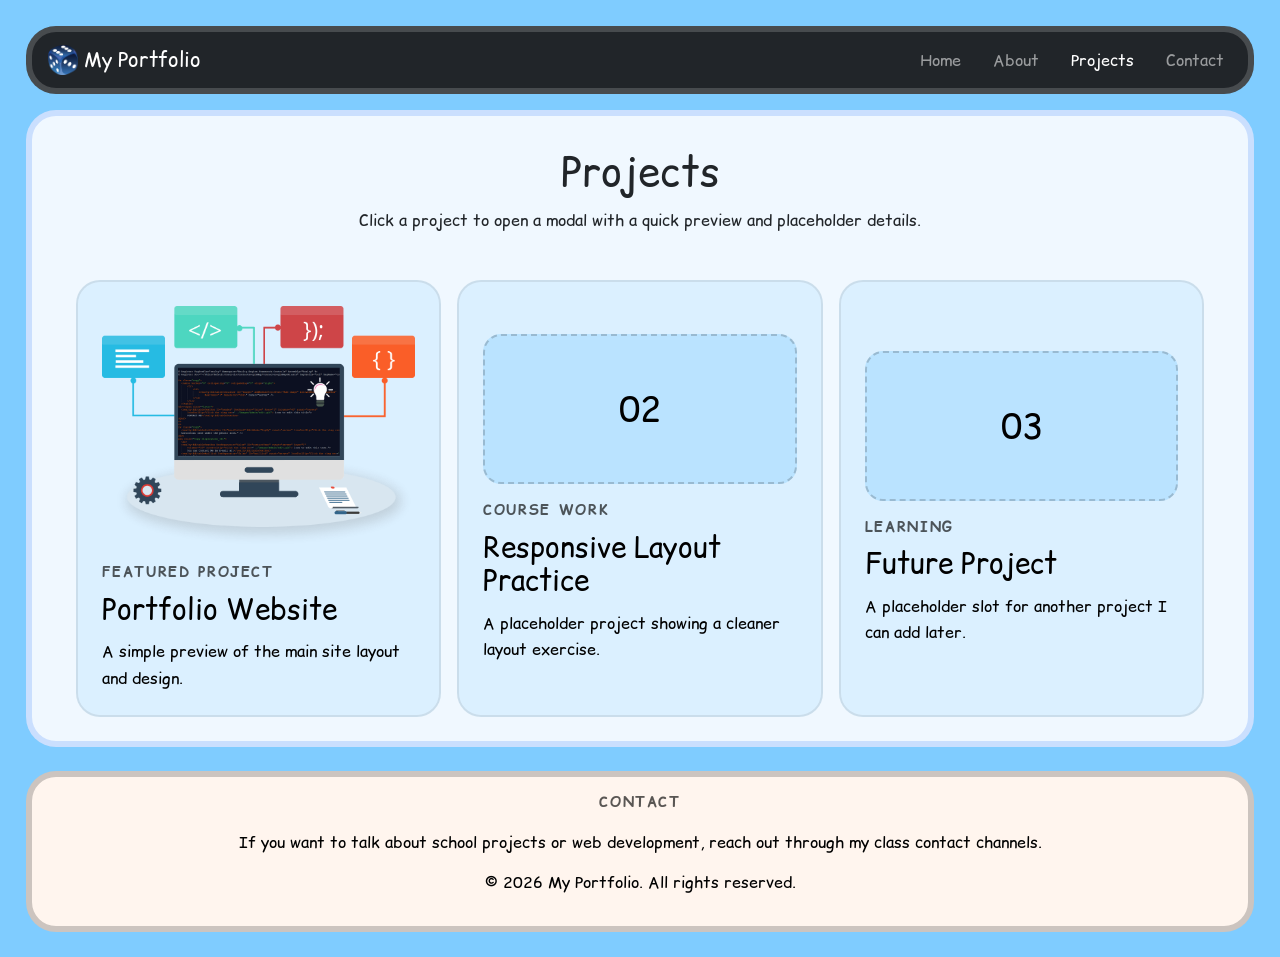
==== projects.html @ 10b8f703 "stuff" ====
<!doctype html>
<html lang="en">

<head>
  <meta charset="utf-8">
  <meta name="viewport" content="width=device-width, initial-scale=1">
  <title>Projects | My Portfolio</title>
  <link href="https://cdn.jsdelivr.net/npm/bootstrap@5.3.8/dist/css/bootstrap.min.css" rel="stylesheet"
    crossorigin="anonymous">
  <link rel="preconnect" href="https://fonts.googleapis.com">
  <link rel="preconnect" href="https://fonts.gstatic.com" crossorigin>
  <link href="https://fonts.googleapis.com/css2?family=Comic+Relief:wght@400;700&display=swap" rel="stylesheet">
  <link rel="stylesheet" href="css/style.css">
</head>

<body>
  <nav class="navbar navbar-expand-lg navbar-dark bg-dark px-3">
    <a class="navbar-brand" href="index.html">
      <img src="img/dicey.png" width="30" height="30" class="d-inline-block align-top" alt="">
      My Portfolio
    </a>
    <button class="navbar-toggler" type="button" data-bs-toggle="collapse" data-bs-target="#mainNav"
      aria-controls="mainNav" aria-expanded="false" aria-label="Toggle navigation">
      <span class="navbar-toggler-icon"></span>
    </button>
    <div class="collapse navbar-collapse justify-content-end" id="mainNav">
      <ul class="navbar-nav gap-lg-3">
        <li class="nav-item"><a class="nav-link" href="index.html">Home</a></li>
        <li class="nav-item"><a class="nav-link" href="index.html#about">About</a></li>
        <li class="nav-item"><a class="nav-link active" href="projects.html">Projects</a></li>
        <li class="nav-item"><a class="nav-link" href="index.html#contact">Contact</a></li>
      </ul>
    </div>
  </nav>

  <div class="container-fluid">
    <section class="placeholder-hero">
      <h1>Projects</h1>
      <p>Click a project to open a modal with a quick preview and placeholder details.</p>
    </section>

    <section class="gallery-section">
      <div class="projects-grid">
        <button class="project-card project-card-button" type="button" data-bs-toggle="modal" data-bs-target="#projectModalOne">
          <img src="img/webdev.png" alt="Portfolio website screenshot" class="project-image">
          <p class="section-label">Featured Project</p>
          <h3>Portfolio Website</h3>
          <p>A simple preview of the main site layout and design.</p>
        </button>
        <button class="project-card project-card-button" type="button" data-bs-toggle="modal" data-bs-target="#projectModalTwo">
          <div class="project-thumb">02</div>
          <p class="section-label">Course Work</p>
          <h3>Responsive Layout Practice</h3>
          <p>A placeholder project showing a cleaner layout exercise.</p>
        </button>
        <button class="project-card project-card-button" type="button" data-bs-toggle="modal" data-bs-target="#projectModalThree">
          <div class="project-thumb">03</div>
          <p class="section-label">Learning</p>
          <h3>Future Project</h3>
          <p>A placeholder slot for another project I can add later.</p>
        </button>
      </div>
    </section>
  </div>

  <footer class="site-footer">
    <p class="section-label">Contact</p>
    <p>If you want to talk about school projects or web development, reach out through my class contact channels.</p>
    <p>&copy; 2026 My Portfolio. All rights reserved.</p>
  </footer>

  <div class="modal fade" id="projectModalOne" tabindex="-1" aria-labelledby="projectModalOneLabel" aria-hidden="true">
    <div class="modal-dialog modal-dialog-centered modal-lg">
      <div class="modal-content project-modal">
        <div class="modal-header">
          <h2 class="modal-title fs-4" id="projectModalOneLabel">Portfolio Website</h2>
          <button type="button" class="btn-close" data-bs-dismiss="modal" aria-label="Close"></button>
        </div>
        <div class="modal-body">
          <img src="img/webdev.png" alt="Portfolio website screenshot" class="modal-project-image">
          <p>
            This is the main portfolio site and the one you are browsing right now. It brings together the home page,
            the project gallery, and the contact footer in one simple layout.
          </p>
          <p class="modal-meta"><strong>Languages used:</strong> HTML, CSS, JavaScript, Bootstrap</p>
          <p class="modal-meta"><strong>Timeframe:</strong> 2025-2026 web development course</p>
        </div>
      </div>
    </div>
  </div>

  <div class="modal fade" id="projectModalTwo" tabindex="-1" aria-labelledby="projectModalTwoLabel" aria-hidden="true">
    <div class="modal-dialog modal-dialog-centered modal-lg">
      <div class="modal-content project-modal">
        <div class="modal-header">
          <h2 class="modal-title fs-4" id="projectModalTwoLabel">Responsive Layout Practice</h2>
          <button type="button" class="btn-close" data-bs-dismiss="modal" aria-label="Close"></button>
        </div>
        <div class="modal-body">
          <div class="modal-placeholder-image">02</div>
          <p>
            This placeholder project represents a class assignment focused on spacing, alignment, and simple page
            organization.
          </p>
          <p class="modal-meta"><strong>Languages used:</strong> HTML, CSS</p>
          <p class="modal-meta"><strong>Timeframe:</strong> 2025-2026 school year</p>
        </div>
      </div>
    </div>
  </div>

  <div class="modal fade" id="projectModalThree" tabindex="-1" aria-labelledby="projectModalThreeLabel" aria-hidden="true">
    <div class="modal-dialog modal-dialog-centered modal-lg">
      <div class="modal-content project-modal">
        <div class="modal-header">
          <h2 class="modal-title fs-4" id="projectModalThreeLabel">Future Project</h2>
          <button type="button" class="btn-close" data-bs-dismiss="modal" aria-label="Close"></button>
        </div>
        <div class="modal-body">
          <div class="modal-placeholder-image">03</div>
          <p>
            This space is reserved for another project I add later. For now it acts as a placeholder so the gallery
            shows how a larger project collection could be organized.
          </p>
          <p class="modal-meta"><strong>Languages used:</strong> HTML, CSS, JavaScript</p>
          <p class="modal-meta"><strong>Timeframe:</strong> Placeholder</p>
        </div>
      </div>
    </div>
  </div>

  <script src="js/script.js"></script>
  <script src="https://cdn.jsdelivr.net/npm/bootstrap@5.3.8/dist/js/bootstrap.bundle.min.js"
    crossorigin="anonymous"></script>
</body>

</html>
---- css/style.css ----
* {
    box-sizing: border-box;
    font-family: "Comic Relief", system-ui;
    font-weight: 400;
    font-style: normal;
}

html {
    min-height: 100%;
    background-color: rgb(127, 204, 255);
}

body {
    min-height: 100vh;
    margin: 0;
    background-color: rgb(127, 204, 255);
    font-family: 'Century Gothic', sans-serif;
    position: relative;
    padding: 2%;
}

.navbar {
    margin-bottom: 1rem;
    position: sticky;
    top: 0;
    z-index: 1000;
    border: 6px solid rgba(224, 224, 224, 0.2);
    border-radius: 30px;
}

.container-fluid {
    display: flex;
    flex-direction: column;
    width: 100%;
    border-radius: 30px;
    background-color: aliceblue;
    border: 6px solid rgba(53, 122, 250, 0.2);
}

.placeholder-hero {
    padding: 2rem;
    border-radius: 30px;
    text-align: center;
}

.placeholder-hero h1 {
    margin-bottom: 0.75rem;
}

.about-section {
    display: grid;
    grid-template-columns: repeat(auto-fit, minmax(260px, 1fr));
    gap: 1rem;
    padding: 0 2rem 1.5rem;
}

.about-card {
    min-height: 100%;
    border-radius: 24px;
    background: rgba(127, 204, 255, 0.18);
    border: 2px solid rgba(0, 0, 0, 0.08);
    padding: 1.5rem;
    overflow: hidden;
    word-break: break-word;
}

.about-card h2,
.about-card h3,
.about-card p {
    margin-bottom: 0;
}

.about-card h2 {
    margin-top: 0.5rem;
    margin-bottom: 1rem;
}

.about-card h3 {
    margin-bottom: 0.5rem;
}

.about-card p {
    line-height: 1.65;
}

.about-card p + p {
    margin-top: 0.75rem;
}

.section-label {
    text-transform: uppercase;
    letter-spacing: 0.12em;
    font-size: 0.85rem;
    font-weight: 700;
    color: rgba(0, 0, 0, 0.65);
}

.about-highlights {
    display: grid;
    gap: 1rem;
}

.about-highlights > div {
    padding: 0.5rem 0;
}

.info-section {
    padding: 0 2rem 1.5rem;
}

.info-heading {
    margin-bottom: 1rem;
}

.info-heading h2 {
    margin-bottom: 0;
}

.info-card {
    border-radius: 24px;
    background: rgba(127, 204, 255, 0.18);
    border: 2px solid rgba(0, 0, 0, 0.08);
    padding: 1.5rem;
    overflow: hidden;
    word-break: break-word;
}

.info-card h3 {
    margin-bottom: 0.5rem;
}

.info-card p {
    margin-bottom: 0;
    line-height: 1.65;
}

.placeholder-grid {
    width: 100%;
    margin: 0;
}

.placeholder-grid > .col-lg-7 {
    display: flex;
    justify-content: center;
    align-items: center;
}

.placeholder-card {
    min-height: 180px;
    border-radius: 24px;
    background: rgba(127, 204, 255, 0.25);
    border: 2px dashed rgba(0, 0, 0, 0.2);
    display: flex;
    align-items: center;
    justify-content: center;
    text-align: center;
    font-size: 1.1rem;
    padding: 1rem;
}

.image-frame {
    width: 80%;
    overflow: hidden;
    border-radius: 24px;
    border: 2px solid rgba(0, 0, 0, 0.08);
    background: rgba(127, 204, 255, 0.15);
}

.homepage-image {
    width: 100%;
    height: auto;
    display: block;
}

.projects-grid {
    display: grid;
    grid-template-columns: repeat(auto-fit, minmax(240px, 1fr));
    gap: 1rem;
    padding: 0 2rem 1.5rem;
}

.project-card {
    width: 100%;
    text-align: left;
    border-radius: 24px;
    background: rgba(127, 204, 255, 0.18);
    border: 2px solid rgba(0, 0, 0, 0.08);
    padding: 1.5rem;
    overflow: hidden;
    word-break: break-word;
}

.project-card-button {
    cursor: pointer;
    appearance: none;
    -webkit-appearance: none;
    border: 2px solid rgba(0, 0, 0, 0.08);
}

.project-card-button:hover {
    transform: translateY(-2px);
}

.project-image {
    width: 100%;
    display: block;
    border-radius: 18px;
    margin-bottom: 1rem;
}

.project-thumb {
    height: 150px;
    border-radius: 18px;
    background: rgba(127, 204, 255, 0.35);
    border: 2px dashed rgba(0, 0, 0, 0.18);
    display: flex;
    align-items: center;
    justify-content: center;
    font-size: 2.2rem;
    margin-bottom: 1rem;
}

.project-modal .modal-header,
.project-modal .modal-body {
    background: aliceblue;
}

.modal-project-image,
.modal-placeholder-image {
    width: 100%;
    border-radius: 18px;
    margin-bottom: 1rem;
}

.modal-placeholder-image {
    min-height: 220px;
    background: rgba(127, 204, 255, 0.35);
    border: 2px dashed rgba(0, 0, 0, 0.18);
    display: flex;
    align-items: center;
    justify-content: center;
    font-size: 3rem;
}

.modal-meta {
    margin-bottom: 0.5rem;
}

.project-card h3 {
    margin-top: 0.5rem;
    margin-bottom: 0.75rem;
}

.project-card p {
    margin-bottom: 0;
    line-height: 1.65;
}

.site-footer {
    margin-top: 1.5rem;
    padding: 1rem;
    border-radius: 20px;
    background: seashell;
    color: #000000;
    text-align: center;
    border: 6px solid rgba(0, 0, 0, 0.2);
    border-radius: 30px;
}

.col-lg-7, .col-lg-5 {
    padding: 1rem;
    margin: 0;
}

@media (max-width: 768px) {
    body {
        padding: 0.75rem;
    }

    .container-fluid {
        padding: 1rem;
    }

    .image-frame {
        width: 100%;
    }
}
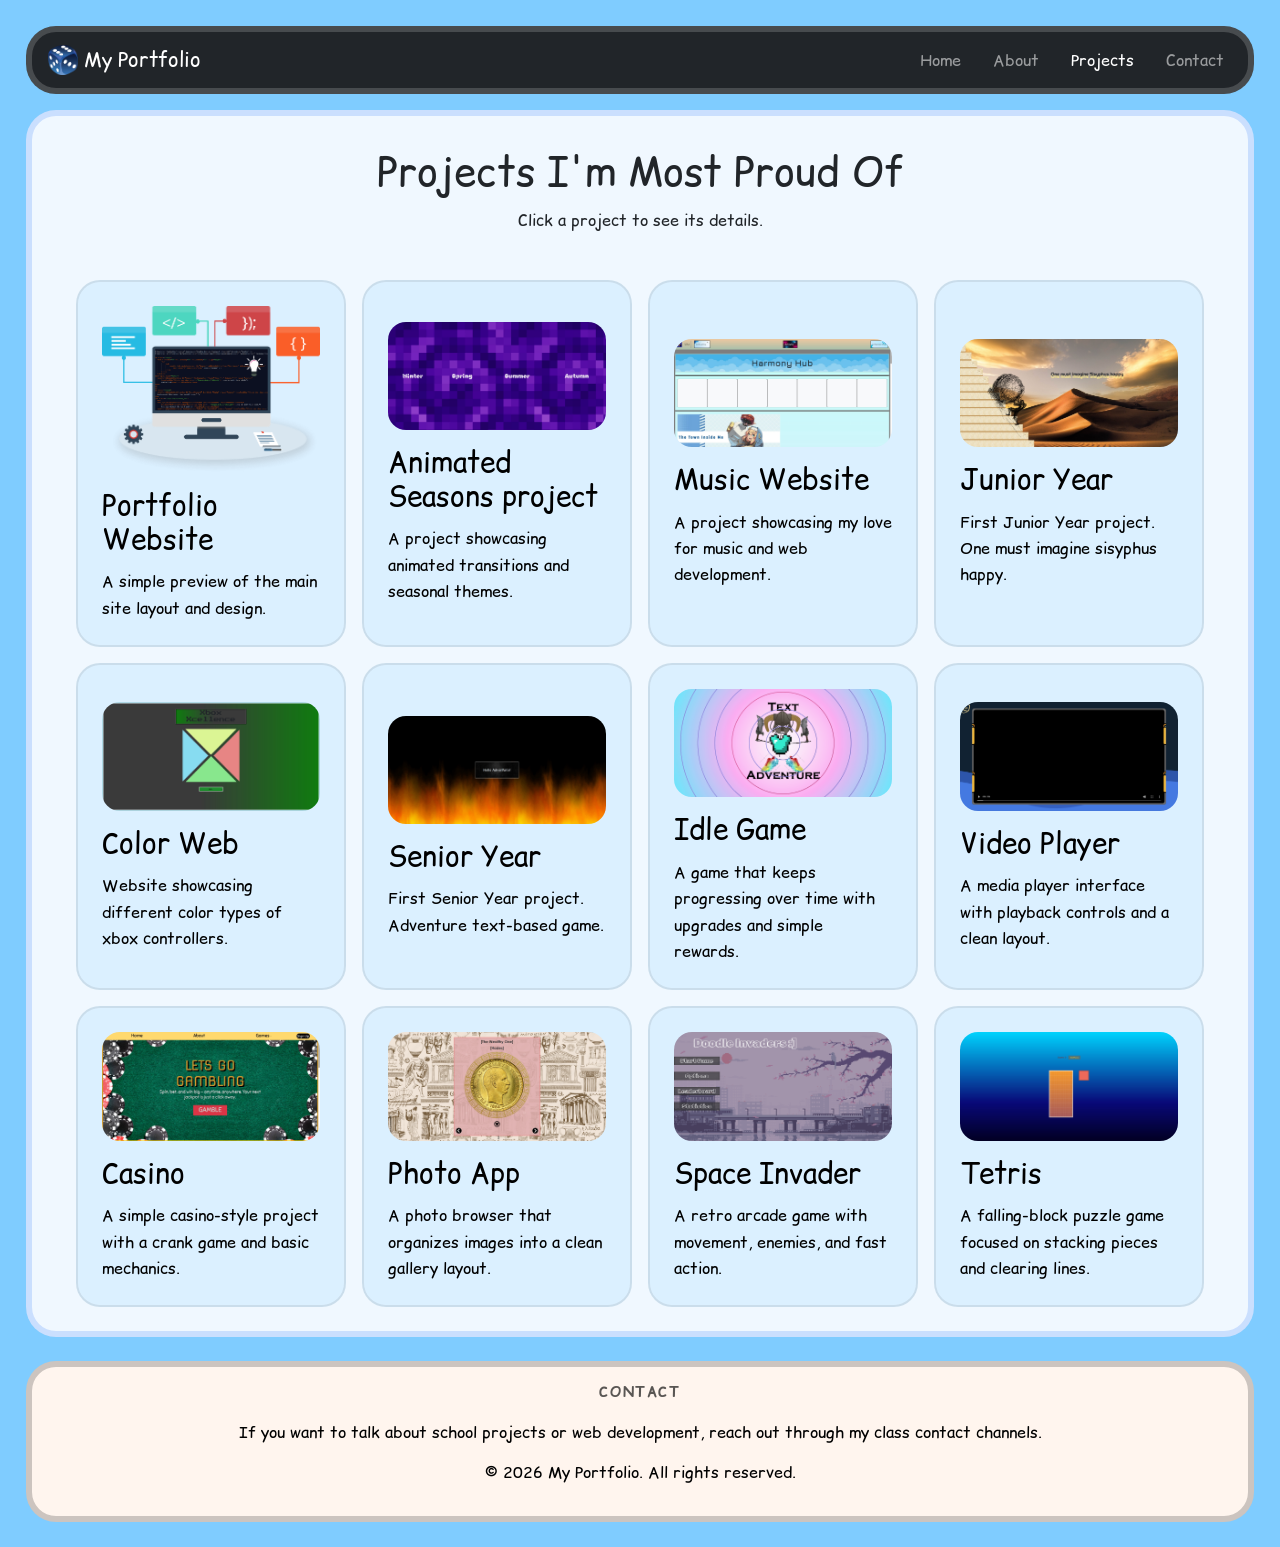
==== commit 03d3389e: "good enough" ====
--- a/projects.html
+++ b/projects.html
@@ -35,29 +35,83 @@
 
   <div class="container-fluid">
     <section class="placeholder-hero">
-      <h1>Projects</h1>
-      <p>Click a project to open a modal with a quick preview and placeholder details.</p>
+      <h1>Projects I'm Most Proud Of</h1>
+      <p>Click a project to see its details.</p>
     </section>
 
     <section class="gallery-section">
       <div class="projects-grid">
-        <button class="project-card project-card-button" type="button" data-bs-toggle="modal" data-bs-target="#projectModalOne">
+        <button class="project-card project-card-button" type="button" data-bs-toggle="modal"
+          data-bs-target="#projectModalOne">
           <img src="img/webdev.png" alt="Portfolio website screenshot" class="project-image">
-          <p class="section-label">Featured Project</p>
           <h3>Portfolio Website</h3>
           <p>A simple preview of the main site layout and design.</p>
         </button>
-        <button class="project-card project-card-button" type="button" data-bs-toggle="modal" data-bs-target="#projectModalTwo">
-          <div class="project-thumb">02</div>
-          <p class="section-label">Course Work</p>
-          <h3>Responsive Layout Practice</h3>
-          <p>A placeholder project showing a cleaner layout exercise.</p>
-        </button>
-        <button class="project-card project-card-button" type="button" data-bs-toggle="modal" data-bs-target="#projectModalThree">
-          <div class="project-thumb">03</div>
-          <p class="section-label">Learning</p>
-          <h3>Future Project</h3>
-          <p>A placeholder slot for another project I can add later.</p>
+        <button class="project-card project-card-button" type="button" data-bs-toggle="modal"
+          data-bs-target="#projectModalTwo">
+          <img src="img/seasons.png" alt="Portfolio website screenshot" class="project-image">
+          <h3>Animated Seasons project</h3>
+          <p>A project showcasing animated transitions and seasonal themes.</p>
+        </button>
+        <button class="project-card project-card-button" type="button" data-bs-toggle="modal"
+          data-bs-target="#projectModalThree">
+          <img src="img/music.png" alt="Music website screenshot" class="project-image">
+          <h3>Music Website</h3>
+          <p>A project showcasing my love for music and web development.</p>
+        </button>
+        <button class="project-card project-card-button" type="button" data-bs-toggle="modal"
+          data-bs-target="#projectModalFour">
+          <img src="img/sisyphus.png" alt="Interactive calculator screenshot" class="project-image">
+          <h3>Junior Year</h3>
+          <p>First Junior Year project. One must imagine sisyphus happy.</p>
+        </button>
+        <button class="project-card project-card-button" type="button" data-bs-toggle="modal"
+          data-bs-target="#projectModalFive">
+          <img src="img/xbox.png" alt="Interactive calculator screenshot" class="project-image">
+          <h3>Color Web</h3>
+          <p>Website showcasing different color types of xbox controllers.</p>
+        </button>
+        <button class="project-card project-card-button" type="button" data-bs-toggle="modal"
+          data-bs-target="#projectModalSix">
+          <img src="img/adventure.png" alt="Interactive calculator screenshot" class="project-image">
+          <h3>Senior Year</h3>
+          <p>First Senior Year project. Adventure text-based game.</p>
+        </button>
+        <button class="project-card project-card-button" type="button" data-bs-toggle="modal"
+          data-bs-target="#projectModalSeven">
+          <img src="img/idle.png" alt="Interactive calculator screenshot" class="project-image">
+          <h3>Idle Game</h3>
+          <p>A game that keeps progressing over time with upgrades and simple rewards.</p>
+        </button>
+        <button class="project-card project-card-button" type="button" data-bs-toggle="modal"
+          data-bs-target="#projectModalEight">
+          <img src="img/video.png" alt="Interactive calculator screenshot" class="project-image">
+          <h3>Video Player</h3>
+          <p>A media player interface with playback controls and a clean layout.</p>
+        </button>
+        <button class="project-card project-card-button" type="button" data-bs-toggle="modal"
+          data-bs-target="#projectModalNine">
+          <img src="img/casino.png" alt="Interactive calculator screenshot" class="project-image">
+          <h3>Casino</h3>
+          <p>A simple casino-style project with a crank game and basic mechanics.</p>
+        </button>
+        <button class="project-card project-card-button" type="button" data-bs-toggle="modal"
+          data-bs-target="#projectModalTen">
+          <img src="img/photo.png" alt="Interactive calculator screenshot" class="project-image">
+          <h3>Photo App</h3>
+          <p>A photo browser that organizes images into a clean gallery layout.</p>
+        </button>
+        <button class="project-card project-card-button" type="button" data-bs-toggle="modal"
+          data-bs-target="#projectModalEleven">
+          <img src="img/space.png" alt="Interactive calculator screenshot" class="project-image">
+          <h3>Space Invader</h3>
+          <p>A retro arcade game with movement, enemies, and fast action.</p>
+        </button>
+        <button class="project-card project-card-button" type="button" data-bs-toggle="modal"
+          data-bs-target="#projectModalTwelve">
+          <img src="img/tetris.png" alt="Interactive calculator screenshot" class="project-image">
+          <h3>Tetris</h3>
+          <p>A falling-block puzzle game focused on stacking pieces and clearing lines.</p>
         </button>
       </div>
     </section>
@@ -82,6 +136,9 @@
             This is the main portfolio site and the one you are browsing right now. It brings together the home page,
             the project gallery, and the contact footer in one simple layout.
           </p>
+          <p class="modal-meta"><strong>Live project or repository:</strong> <a
+              href="https://craftedrnl.github.io/finalPortfolio/" target="_blank" rel="noopener noreferrer">GitHub
+              Repository</a></p>
           <p class="modal-meta"><strong>Languages used:</strong> HTML, CSS, JavaScript, Bootstrap</p>
           <p class="modal-meta"><strong>Timeframe:</strong> 2025-2026 web development course</p>
         </div>
@@ -97,37 +154,272 @@
           <button type="button" class="btn-close" data-bs-dismiss="modal" aria-label="Close"></button>
         </div>
         <div class="modal-body">
-          <div class="modal-placeholder-image">02</div>
-          <p>
-            This placeholder project represents a class assignment focused on spacing, alignment, and simple page
-            organization.
-          </p>
+          <img src="img/seasons.png" alt="Portfolio website screenshot" class="modal-project-image">
+          <p>
+            This project is a practice piece focused on using Animista animations. It is separated into four secions
+            that each represent a season. The layout is clean and simple, with a focus on the animated elements.
+          </p>
+          <p class="modal-meta"><strong>Live project or repository:</strong> <a
+              href="https://craftedrnl.github.io/AnimatedSeasons/" target="_blank" rel="noopener noreferrer">GitHub
+              Repository</a></p>
           <p class="modal-meta"><strong>Languages used:</strong> HTML, CSS</p>
-          <p class="modal-meta"><strong>Timeframe:</strong> 2025-2026 school year</p>
-        </div>
-      </div>
-    </div>
-  </div>
-
-  <div class="modal fade" id="projectModalThree" tabindex="-1" aria-labelledby="projectModalThreeLabel" aria-hidden="true">
-    <div class="modal-dialog modal-dialog-centered modal-lg">
-      <div class="modal-content project-modal">
-        <div class="modal-header">
-          <h2 class="modal-title fs-4" id="projectModalThreeLabel">Future Project</h2>
-          <button type="button" class="btn-close" data-bs-dismiss="modal" aria-label="Close"></button>
-        </div>
-        <div class="modal-body">
-          <div class="modal-placeholder-image">03</div>
-          <p>
-            This space is reserved for another project I add later. For now it acts as a placeholder so the gallery
-            shows how a larger project collection could be organized.
-          </p>
+          <p class="modal-meta"><strong>Timeframe:</strong> Jan 2, 2024 - Jan 18, 2024</p>
+        </div>
+      </div>
+    </div>
+  </div>
+
+  <div class="modal fade" id="projectModalThree" tabindex="-1" aria-labelledby="projectModalThreeLabel"
+    aria-hidden="true">
+    <div class="modal-dialog modal-dialog-centered modal-lg">
+      <div class="modal-content project-modal">
+        <div class="modal-header">
+          <h2 class="modal-title fs-4" id="projectModalThreeLabel">Music Website</h2>
+          <button type="button" class="btn-close" data-bs-dismiss="modal" aria-label="Close"></button>
+        </div>
+        <div class="modal-body">
+          <img src="img/music.png" alt="Portfolio website screenshot" class="modal-project-image">
+          <p>
+            This is a project that I am proud of given the timeframe and year it was created. I was kinda in a phase
+            back then and into Guilty Gear. I really like the color scheme too.
+          </p>
+          <p class="modal-meta"><strong>Live project or repository:</strong> <a
+              href="https://craftedrnl.github.io/MusicWebsite/" target="_blank" rel="noopener noreferrer">GitHub
+              Repository</a></p>
+          <p class="modal-meta"><strong>Languages used:</strong> HTML, CSS</p>
+          <p class="modal-meta"><strong>Timeframe:</strong> Apr 29, 2024 - May 10, 2024</p>
+        </div>
+      </div>
+    </div>
+  </div>
+
+  <div class="modal fade" id="projectModalFour" tabindex="-1" aria-labelledby="projectModalFourLabel"
+    aria-hidden="true">
+    <div class="modal-dialog modal-dialog-centered modal-lg">
+      <div class="modal-content project-modal">
+        <div class="modal-header">
+          <h2 class="modal-title fs-4" id="projectModalFourLabel">Junior Year</h2>
+          <button type="button" class="btn-close" data-bs-dismiss="modal" aria-label="Close"></button>
+        </div>
+        <div class="modal-body">
+          <img src="img/sisyphus.png" alt="Interactive calculator screenshot" class="modal-project-image">
+          <p>
+            One must imagine sisyphus happy.
+          </p>
+          <p class="modal-meta"><strong>Live project or repository:</strong> <a
+              href="https://craftedrnl.github.io/JuniorYear/" target="_blank" rel="noopener noreferrer">GitHub
+              Repository</a></p>
+          <p class="modal-meta"><strong>Languages used:</strong> HTML, CSS</p>
+          <p class="modal-meta"><strong>Timeframe:</strong> Sep 9, 2024 - Sep 12, 2024</p>
+        </div>
+      </div>
+    </div>
+  </div>
+
+  <div class="modal fade" id="projectModalFive" tabindex="-1" aria-labelledby="projectModalFiveLabel"
+    aria-hidden="true">
+    <div class="modal-dialog modal-dialog-centered modal-lg">
+      <div class="modal-content project-modal">
+        <div class="modal-header">
+          <h2 class="modal-title fs-4" id="projectModalFiveLabel">Color Web</h2>
+          <button type="button" class="btn-close" data-bs-dismiss="modal" aria-label="Close"></button>
+        </div>
+        <div class="modal-body">
+          <img src="img/xbox.png" alt="Interactive calculator screenshot" class="modal-project-image">
+          <p>
+            Website showcasing different color types of xbox controllers.
+          </p>
+          <p class="modal-meta"><strong>Live project or repository:</strong> <a
+              href="https://craftedrnl.github.io/ColorWeb/" target="_blank" rel="noopener noreferrer">GitHub
+              Repository</a></p>
+          <p class="modal-meta"><strong>Languages used:</strong> HTML, CSS, JS</p>
+          <p class="modal-meta"><strong>Timeframe:</strong> Jan 6, 2025 - Jan 15, 2025</p>
+        </div>
+      </div>
+    </div>
+  </div>
+
+  <div class="modal fade" id="projectModalSix" tabindex="-1" aria-labelledby="projectModalSixLabel" aria-hidden="true">
+    <div class="modal-dialog modal-dialog-centered modal-lg">
+      <div class="modal-content project-modal">
+        <div class="modal-header">
+          <h2 class="modal-title fs-4" id="projectModalSixLabel">Senior Year</h2>
+          <button type="button" class="btn-close" data-bs-dismiss="modal" aria-label="Close"></button>
+        </div>
+        <div class="modal-body">
+          <img src="img/adventure.png" alt="Interactive calculator screenshot" class="modal-project-image">
+          <p>
+            First senior year project. What was made was a text-based adventure game. It was a fun project to work on
+            and I learned a lot about structuring code and creating interactive experiences.
+          </p>
+          <p class="modal-meta"><strong>Live project or repository:</strong> <a
+              href="https://craftedrnl.github.io/FirstSeniorYear/" target="_blank" rel="noopener noreferrer">GitHub
+              Repository</a></p>
+          <p class="modal-meta"><strong>Languages used:</strong> HTML, CSS, JS</p>
+          <p class="modal-meta"><strong>Timeframe:</strong> Sep 5, 2025 - Sep 8, 2025</p>
+        </div>
+      </div>
+    </div>
+  </div>
+
+  <div class="modal fade" id="projectModalSeven" tabindex="-1" aria-labelledby="projectModalSevenLabel"
+    aria-hidden="true">
+    <div class="modal-dialog modal-dialog-centered modal-lg">
+      <div class="modal-content project-modal">
+        <div class="modal-header">
+          <h2 class="modal-title fs-4" id="projectModalSevenLabel">Idle Game</h2>
+          <button type="button" class="btn-close" data-bs-dismiss="modal" aria-label="Close"></button>
+        </div>
+        <div class="modal-body">
+          <img src="img/idle.png" alt="Idle game screenshot" class="modal-project-image">
+          <p>
+            This is the hub to go to other games I've made. It's also the one where I made the idle game prototype.
+          </p>
+          <p class="modal-meta"><strong>Live project or repository:</strong> <a
+              href="https://craftedrnl.github.io/IdleGame/" target="_blank" rel="noopener noreferrer">GitHub
+              Repository</a></p>
           <p class="modal-meta"><strong>Languages used:</strong> HTML, CSS, JavaScript</p>
-          <p class="modal-meta"><strong>Timeframe:</strong> Placeholder</p>
-        </div>
-      </div>
-    </div>
-  </div>
+          <p class="modal-meta"><strong>Timeframe:</strong> Sep 11, 2025 - Sep 15, 2025</p>
+        </div>
+      </div>
+    </div>
+  </div>
+
+  <div class="modal fade" id="projectModalEight" tabindex="-1" aria-labelledby="projectModalEightLabel"
+    aria-hidden="true">
+    <div class="modal-dialog modal-dialog-centered modal-lg">
+      <div class="modal-content project-modal">
+        <div class="modal-header">
+          <h2 class="modal-title fs-4" id="projectModalEightLabel">Video Player</h2>
+          <button type="button" class="btn-close" data-bs-dismiss="modal" aria-label="Close"></button>
+        </div>
+        <div class="modal-body">
+          <img src="img/video.png" alt="Video player screenshot" class="modal-project-image">
+          <p>
+            This placeholder project is for a video player interface that includes controls, a display area, and a
+            simple layout for watching media. It works well as a polished interface project.
+          </p>
+          <p class="modal-meta"><strong>Live project or repository:</strong> <a
+              href="https://craftedrnl.github.io/VideoPlayer/" target="_blank" rel="noopener noreferrer">GitHub
+              Repository</a></p>
+          <p class="modal-meta"><strong>Languages used:</strong> HTML, CSS, JS</p>
+          <p class="modal-meta"><strong>Timeframe:</strong> Oct 7, 2025 - Oct 22, 2025</p>
+        </div>
+      </div>
+    </div>
+  </div>
+
+  <div class="modal fade" id="projectModalNine" tabindex="-1" aria-labelledby="projectModalNineLabel"
+    aria-hidden="true">
+    <div class="modal-dialog modal-dialog-centered modal-lg">
+      <div class="modal-content project-modal">
+        <div class="modal-header">
+          <h2 class="modal-title fs-4" id="projectModalNineLabel">Casino</h2>
+          <button type="button" class="btn-close" data-bs-dismiss="modal" aria-label="Close"></button>
+        </div>
+        <div class="modal-body">
+          <img src="img/casino.png" alt="Casino screenshot" class="modal-project-image">
+          <p>
+            Basic casino website, pretty broken. Only has a crank game thing.
+          </p>
+          <p class="modal-meta"><strong>Live project or repository:</strong> <a
+              href="https://craftedrnl.github.io/casino/" target="_blank" rel="noopener noreferrer">GitHub
+              Repository</a></p>
+          <p class="modal-meta"><strong>Languages used:</strong> HTML, CSS, JS</p>
+          <p class="modal-meta"><strong>Timeframe:</strong>  Oct 28, 2025 - Jan 23, 2026</p>
+        </div>
+      </div>
+    </div>
+  </div>
+
+  <div class="modal fade" id="projectModalTen" tabindex="-1" aria-labelledby="projectModalTenLabel"
+    aria-hidden="true">
+    <div class="modal-dialog modal-dialog-centered modal-lg">
+      <div class="modal-content project-modal">
+        <div class="modal-header">
+          <h2 class="modal-title fs-4" id="projectModalTenLabel">Photo App</h2>
+          <button type="button" class="btn-close" data-bs-dismiss="modal" aria-label="Close"></button>
+        </div>
+        <div class="modal-body">
+          <img src="img/photo.png" alt="Photo app screenshot" class="modal-project-image">
+          <p>
+            A jQuery photo app carousel that cycles through a set of Greek Gods images and keeps the layout simple.
+          </p>
+          <p class="modal-meta"><strong>Live project or repository:</strong> <a
+              href="https://craftedrnl.github.io/Liu-PhotoApp/" target="_blank" rel="noopener noreferrer">GitHub
+              Repository</a></p>
+          <p class="modal-meta"><strong>Languages used:</strong> HTML, CSS, JS</p>
+          <p class="modal-meta"><strong>Timeframe:</strong>  Feb 12, 2026 - Mar 1, 2026</p>
+        </div>
+      </div>
+    </div>
+  </div>
+
+  <div class="modal fade" id="projectModalEleven" tabindex="-1" aria-labelledby="projectModalElevenLabel" aria-hidden="true">
+    <div class="modal-dialog modal-dialog-centered modal-lg">
+      <div class="modal-content project-modal">
+        <div class="modal-header">
+          <h2 class="modal-title fs-4" id="projectModalElevenLabel">Space Invader</h2>
+          <button type="button" class="btn-close" data-bs-dismiss="modal" aria-label="Close"></button>
+        </div>
+        <div class="modal-body">
+          <img src="img/space.png" alt="Photo app screenshot" class="modal-project-image">
+          <p>
+            A retro arcade game with simple movement, enemies, and upgrade-style mechanics. It is deployed on Vercel and uses a doodle-inspired art style.
+          </p>
+          <p class="modal-meta"><strong>Live project or repository:</strong> <a
+              href="https://space-invaders-vert-nine.vercel.app/" target="_blank" rel="noopener noreferrer">Vercel app</a></p>
+          <p class="modal-meta"><strong>Languages used:</strong> HTML, CSS, JS</p>
+          <p class="modal-meta"><strong>Timeframe:</strong>  May 8, 2026 - May 22, 2026</p>
+        </div>
+      </div>
+    </div>
+  </div>
+
+  <div class="modal fade" id="projectModalEleven" tabindex="-1" aria-labelledby="projectModalElevenLabel"
+    aria-hidden="true">
+    <div class="modal-dialog modal-dialog-centered modal-lg">
+      <div class="modal-content project-modal">
+        <div class="modal-header">
+          <h2 class="modal-title fs-4" id="projectModalElevenLabel">Tetris</h2>
+          <button type="button" class="btn-close" data-bs-dismiss="modal" aria-label="Close"></button>
+        </div>
+        <div class="modal-body">
+          <img src="img/tetris.png" alt="Tetris game screenshot" class="modal-project-image">
+          <p>
+            Tetris is a classic falling-block puzzle game where players stack pieces to clear lines. It is a good way to practice game state and controls.
+          </p>
+          <p class="modal-meta"><strong>Live project or repository:</strong> <a
+              href="https://craftedrnl.github.io/TetrisDev_HTML_CSS_JS/" target="_blank" rel="noopener noreferrer">Github Link</a></p>
+          <p class="modal-meta"><strong>Languages used:</strong> HTML, CSS, JS</p>
+          <p class="modal-meta"><strong>Timeframe:</strong>  Jun 2, 2026</p>
+        </div>
+      </div>
+    </div>
+  </div>
+
+  <div class="modal fade" id="projectModalTwelve" tabindex="-1" aria-labelledby="projectModalTwelveLabel" aria-hidden="true">
+    <div class="modal-dialog modal-dialog-centered modal-lg">
+      <div class="modal-content project-modal">
+        <div class="modal-header">
+          <h2 class="modal-title fs-4" id="projectModalTwelveLabel">Tetris</h2>
+          <button type="button" class="btn-close" data-bs-dismiss="modal" aria-label="Close"></button>
+        </div>
+        <div class="modal-body">
+          <img src="img/tetris.png" alt="Tetris game screenshot" class="modal-project-image">
+          <p>
+            Tetris is a classic falling-block puzzle game where players stack pieces to clear lines. It is a good way to practice game state and controls.
+          </p>
+          <p class="modal-meta"><strong>Live project or repository:</strong> <a
+              href="https://craftedrnl.github.io/TetrisDev_HTML_CSS_JS/" target="_blank" rel="noopener noreferrer">Github Link</a></p>
+          <p class="modal-meta"><strong>Languages used:</strong> HTML, CSS, JS</p>
+          <p class="modal-meta"><strong>Timeframe:</strong> Jun 2, 2026</p>
+        </div>
+      </div>
+    </div>
+  </div>
+
+
 
   <script src="js/script.js"></script>
   <script src="https://cdn.jsdelivr.net/npm/bootstrap@5.3.8/dist/js/bootstrap.bundle.min.js"
